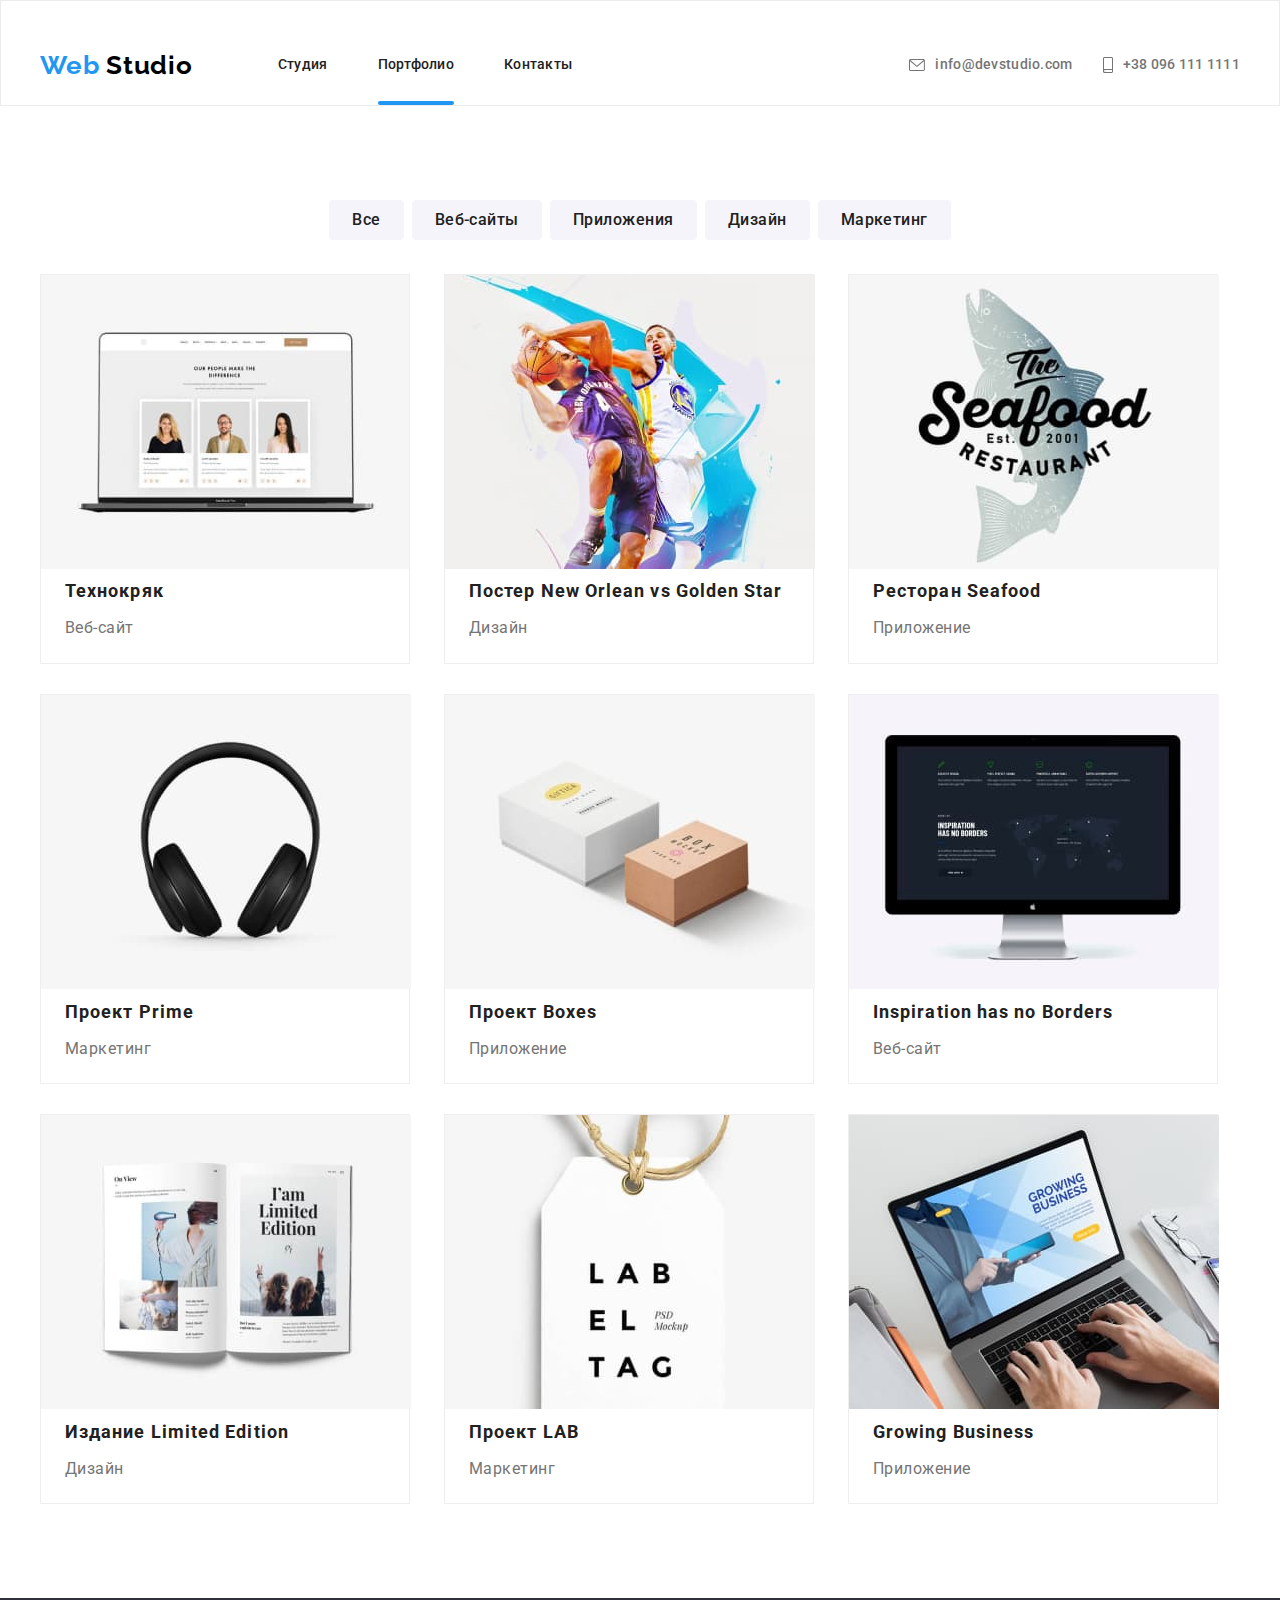
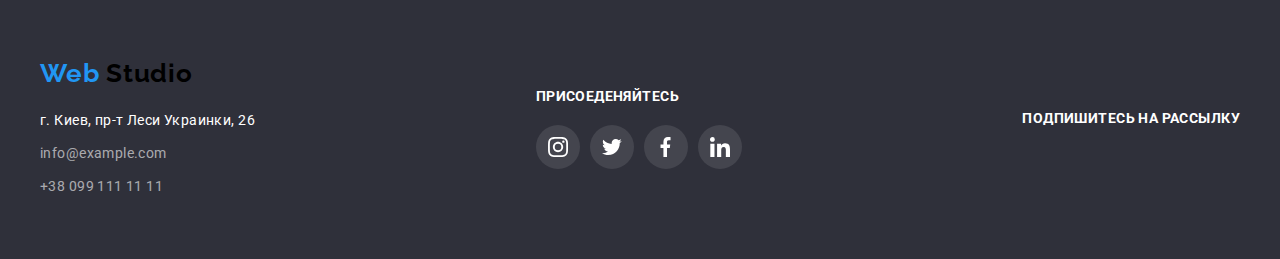
==== portfolio.html @ 848110f2 "commit2" ====
<!DOCTYPE html>
<html lang="ru">
	<head>
		<meta charset="UTF-8" />
		<meta name="viewport" content="Веб Студия" />
		<title>Web Studio</title>
		<link href="https://fonts.googleapis.com/css2?family=Roboto:wght@400;500;700;900&display=swap" rel="stylesheet" />
		<link
			href="https://fonts.googleapis.com/css2?family=Raleway:wght@700&family=Roboto:wght@400;500;700;900&display=swap"
			rel="stylesheet"
		/>
		<link
			rel="stylesheet"
			href="https://cdnjs.cloudflare.com/ajax/libs/modern-normalize/0.7.0/modern-normalize.min.css"
		/>
		<link rel="stylesheet" href="./css/style.css" />
	</head>
	<body>
		<!--Навигация-->

		<header class="page-header">
			<div class="container main-nav">
				<a href="index.html" class="logo">
					<span class="logo-web">Web</span>
					Studio
				</a>
				<nav>
					<ul class="site-nav">
						<li class="item"><a href="#" class="link">Студия</a></li>
						<li class="item">
							<div class="current-link">
								<a href="./portfolio.html" class="link">Портфолио</a>
							</div>
						</li>
						<li class="item"><a href="#" class="link">Контакты</a></li>
					</ul>
				</nav>
				<ul class="auth-nav">
					<li class="item">
						<svg class="contact-item" width="16" height="12">
							<use href="./images/sprite.svg#icon-mail"></use>
						</svg>
						<a href="mailto:info@devstudio.com" class="link">info@devstudio.com</a>
					</li>
					<li class="item">
						<svg class="contact-item" width="10" height="16">
							<use href="./images/sprite.svg#icon-phone"></use>
						</svg>
						<a href="Tel:+380961111111" class="link">+38 096 111 1111</a>
					</li>
				</ul>
			</div>
		</header>
		<main>
			<!--Наши работы-->
			<section class="section">
				<div class="container portfolio">
					<ul class="button">
						<li class="item"><button class="link" type="button">Все</button></li>
						<li class="item"><button class="link" type="button">Веб-сайты</button></li>
						<li class="item"><button class="link" type="button">Приложения</button></li>
						<li class="item"><button class="link" type="button">Дизайн</button></li>
						<li class="item"><button class="link" type="button">Маркетинг</button></li>
					</ul>
					<ul class="examples">
						<li class="example-item img1">

							<div class="portfolio-card">
								<img class="portfolio-img" src="./images/img1.jpg" alt="Пример Веб-сайта"/>

								<div class="portfolio-overlay">
									
									<p class="portfolio-text">Технокряк это современная площадка распространения коронавируса. 
									Компании используют эту платформу для цифрового шпионажа и атак на защищённые сервера конкурентов.</p>
								
							</div>
						</div>
							
								<h2 class="portfolio-title img1">Технокряк</h2>
								<p class="section-description">Веб-сайт</p>
						</li>
						<li class="example-item img2">
							<img class="portfolio-img" src="./images/img2.jpg" alt="Постер с баскетболистами"/>
							<h2 class="portfolio-title">Постер New Orlean vs Golden Star</h2>
							<p class="section-description">Дизайн</p>
						</li>
						<li class="example-item img3">
							<img class="portfolio-img" src="./images/img3.jpg" alt="Реклама ресторана"/>
							<h2 class="portfolio-title">Ресторан Seafood</h2>
							<p class="section-description">Приложение</p>
						</li>
						<li class="example-item img4">
							<img class="portfolio-img" src="./images/img4.jpg" alt="Фото наушников"/>
							<h2 class="portfolio-title">Проект Prime</h2>
							<p class="section-description">Маркетинг</p>
						</li>
						<li class="example-item img5">
							<img class="portfolio-img" src="./images/img5.jpg" alt="Коробки"/>
							<h2 class="portfolio-title">Проект Boxes</h2>
							<p class="section-description">Приложение</p>
						</li>
						<li class="example-item img6">
							<img class="portfolio-img" src="./images/img6.jpg" alt="Монитор"/>
							<h2 class="portfolio-title">Inspiration has no Borders</h2>
							<p class="section-description">Веб-сайт</p>
						</li>
						<li class="example-item img7">
							<img class="portfolio-img" src="./images/img7.jpg" alt="Журнал"/>
							<h2 class="portfolio-title">Издание Limited Edition</h2>
							<p class="section-description">Дизайн</p>
						</li>
						<li class="example-item img8">
							<img class="portfolio-img" src="./images/img8.jpg" alt="Лэйба"/>
							<h2 class="portfolio-title">Проект LAB</h2>
							<p class="section-description">Маркетинг</p>
						</li>
						<li class="example-item img9">
							<img class="portfolio-img" src="./images/img9.jpg" alt="Фото ноутбука"/>
							<h2 class="portfolio-title">Growing Business</h2>
							<p class="section-description">Приложение</p>
						</li>
					</ul>
				</div>
			</section>
		</main>
		<footer>
			<div class="container footer">
				<div>
					<div class="logo-footer">
						<a href="index.html" class="logo">
							<span class="logo-web">Web</span>
							Studio
						</a>
					</div>
					<address>
						<p class="address">г. Киев, пр-т Леси Украинки, 26</p>
						<div class="mail-link">
							<a href="mailto:info@example.com" class="link">info@example.com</a>
						</div>
						<a href="tel:+380991111111" class="link">+38 099 111 11 11</a>
					</address>
				</div>
				<div>
					<p class="text-footer">Присоеденяйтесь</p>
					<ul class="networks">
						<li class="network-item">
							<span class="visually-hidden">Инстаграмм</span>
							<a href="#" class="network-item-link">
								<svg class="network-icon" width="20px" height="20px">
									<use href="./images/sprite.svg#icon-instagram"></use>
								</svg>
							</a>
						</li>
						<li class="network-item">
							<span class="visually-hidden">Твиттер</span>
							<a href="#" class="network-item-link">
								<svg class="network-icon" width="20px" height="20px">
									<use href="./images/sprite.svg#icon-twitter"></use>
								</svg>
							</a>
						</li>
						<li class="network-item">
							<span class="visually-hidden">Фейсбук</span>
							<a href="#" class="network-item-link">
								<svg class="network-icon" width="20px" height="20px">
									<use href="./images/sprite.svg#icon-facebook"></use>
								</svg>
							</a>
						</li>
						<li class="network-item">
							<span class="visually-hidden">Линкидин</span>
							<a href="#" class="network-item-link">
								<svg class="network-icon" width="20px" height="20px">
									<use href="./images/sprite.svg#icon-linkedin"></use>
								</svg>
							</a>
						</li>
					</ul>
				</div>
				<div>
					<p class="text-footer">Подпишитесь на рассылку</p>
				</div>
			</div>
		</footer>
	</body>
</html>
---- css/style.css ----
:root {
	--accent-color: #2196f3;
	--primary-text-color: #757575;
	--title-text-color: #212121;
	--secondary-background-color: #f5f4fa;
	--footer-backgrounf-color: #2f303a;
	--border-color: #afb1b8;
	--black: #000000;
	--white: #ffffff;
	--white-1: rgba(255, 255, 255, 0.6);
	--timing-function: cubic-bezier(0.4, 0, 0.2, 1);
}

.visually-hidden {
	position: absolute;
	width: 1px;
	height: 1px;
	margin: -1px;
	border: 0;
	padding: 0;
	clip: rect(0 0 0 0);
	overflow: hidden;
}

.container {
	margin-left: auto;
	margin-right: auto;
	padding-left: 15px;
	padding-right: 15px;
	width: 1230px;
}

.container-main {
	max-width: 1600px;
	min-height: 600px;
	margin-left: auto;
	margin-right: auto;
	background-image: linear-gradient(rgba(47, 48, 58, 0.8), rgba(47, 48, 58, 0.8)), url(../images/Header.jpg);
	background-position: center;
	background-repeat: no-repeat;
	background-size: contain;
	background-color: grey;
}
body {
	font-family: Roboto, sans-serif;
	background-color: #ffffff;
}

ul {
	list-style: none;
	padding: 0;
	margin: 0;
}

.list {
	list-style: none;
}

.logo {
	font-family: Raleway, sans-serif;
	font-style: normal;
	font-weight: bold;
	font-size: 26px;
	line-height: 1.19;
	letter-spacing: 0.03em;
	text-decoration: none;
	color: #000000;
}

.logo-web {
	color: var(--accent-color);
}

.contact-item {
	margin-right: 10px;
	fill: #757575;
}
.page-header {
	border: 1px solid #ececec;
}
.main-nav {
	padding-top: 24px;
	display: flex;
	align-items: center;
}
.site-nav {
	display: flex;
	margin-left: 85px;
}

.current-link::after {
	content: "";
	display: block;
	width: 100%;
	height: 4px;
	border-radius: 2px;
	top: 0;
	bottom: -1px;
	opacity: 1;
	background-color: var(--accent-color);
}
.auth-nav {
	display: flex;
	margin-left: auto;
}

.site-nav .item:not(:last-child) {
	margin-right: 50px;
}

.auth-nav .item + .item {
	display: flex;
	margin-left: 30px;
}

.auth-nav .item {
	display: flex;
	justify-content: center;
	align-items: center;
}
.auth-nav .link {
	font-family: Roboto, sans-serif;
	font-weight: 500;
	font-size: 14px;
	line-height: 1.14;
	letter-spacing: 0.02em;
	text-decoration: none;
	color: var(--primary-text-color);
	transition-duration: 250ms;
	transition-timing-function: var(--timing-function);
}

.site-nav .link {
	display: block;
	padding-top: 32px;
	padding-bottom: 28px;
	font-family: Roboto, sans-serif;
	font-weight: 500;
	font-size: 14px;
	line-height: 1.14;
	letter-spacing: 0.02em;
	color: var(--title-text-color);
	text-decoration: none;
	transition-duration: 250ms;
	transition-timing-function: var(--timing-function);
}

.site-nav .link:hover,
.site-nav .link:focus {
	transition-duration: 250ms;
	transition-timing-function: var(--timing-function);
	color: var(--accent-color);
}
.auth-nav .link:hover,
.auth-nav .link:focus {
	transition-duration: 250ms;
	transition-timing-function: var(--timing-function);
	color: var(--accent-color);
}
.section-title {
	margin-top: 0;
	margin-bottom: 50px;
	font-family: Roboto, sans-serif;
	font-weight: 700;
	font-size: 36px;
	line-height: 1.16;
	text-align: center;
	letter-spacing: 0.03em;
	color: var (--title-text-color);
}
.page {
	text-align: center;
}

.page-title {
	padding-top: 200px;
	margin-top: 0px;
	margin-bottom: 30px;
	margin-left: auto;
	margin-right: auto;
	width: 696px;
	font-family: Roboto, sans-serif;
	font-weight: 900;
	font-size: 44px;
	line-height: 1.4;
	letter-spacing: 0.06em;
	text-transform: uppercase;
	color: #ffffff;
}

.section {
	padding-top: 94px;
	padding-bottom: 94px;
}
.advantages {
	padding-top: 94px;
	padding-bottom: 0;
}
.list-item {
	width: 270px;
}
.list-item::before {
	margin-bottom: 30px;
	display: block;
	content: "";
	height: 120px;
	background-size: contain;
	background-repeat: no-repeat;
	background-position: 100px 25px;
	border-radius: 4px;
	background-color: var(--secondary-background-color);
}

.antenna::before {
	background-image: url(../images/antenna.svg);
}

.clock::before {
	background-image: url(../images/clock.svg);
}

.diagram::before {
	background-image: url(../images/diagram.svg);
}

.astronaut::before {
	background-image: url(../images/astronaut.svg);
}

.advantages-list .list-item:not(:last-child) {
	margin-right: 30px;
}
.advantages-list {
	display: flex;
	flex-wrap: wrap;
}
.advantages-list p {
	margin-top: 0;
	margin-bottom: 0;
	font-family: Roboto, sans-serif;
	font-size: 14px;
	line-height: 1.71;
	letter-spacing: 0.03em;
	color: var(--primary-text-color);
}
.advantages .title {
	margin-top: 0;
	margin-bottom: 10px;
	font-family: Roboto, sans-serif;
	font-weight: 700;
	font-size: 14px;
	line-height: 1.14;
	letter-spacing: 0.03em;
	text-transform: uppercase;
	color: var(--title-text-color);
}
.features {
	display: flex;
	flex-wrap: wrap;
}

.feature-box {
	position: relative;
}

.features .feature-item:not(:last-child) {
	margin-right: 30px;
}

.feature-title {
	padding-top: 27px;
	bottom: 0;
	position: absolute;
	width: 370px;
	height: 70px;
	margin-top: 0;
	margin-bottom: 0;
	background: rgba(47, 48, 58, 0.8);
	font-family: Roboto, sans-serif;
	font-style: normal;
	font-weight: 700;
	font-size: 14px;
	line-height: 1.14;
	text-align: center;
	letter-spacing: 0.03em;
	text-transform: uppercase;
	color: #ffffff;
}
.team-section-title {
	margin-top: 0;
	margin-bottom: 50px;
	font-family: Roboto, sans-serif;
	font-weight: 700;
	font-size: 36px;
	line-height: 1.16;
	text-align: center;
	letter-spacing: 0.03em;
	color: var(--title-text-color);
}
.section-description {
	margin-top: 0;
	margin-bottom: 20px;
	margin-left: 24px;
	margin-right: 24px;
	font-size: 16px;
	line-height: 1.86;
	letter-spacing: 0.03em;
	color: var(--primary-text-color);
}
.section.team {
	background-color: var(--secondary-background-color);
}

.team-item {
	width: 270px;
}
.team-item::before {
	margin-bottom: 30px;
	content: "";
	display: block;
	height: 260px;
	background-size: contain;
	background-repeat: no-repeat;
	background-position: center;
}

.network-list {
	display: flex;
	justify-content: center;
	align-items: center;
}

.designer::before {
	background-image: url(../images/product-designer.jpg);
}

.developer::before {
	background-image: url(../images/frontend-developer.jpg);
}

.marketing::before {
	background-image: url(../images/marketing.jpg);
}

.uidesigner::before {
	background-image: url(../images/ui-designer.jpg);
}

.network-icon-member {
	fill: #afb1b8;
}
.team-member {
	margin-top: 0;
	margin-bottom: 10px;
	font-family: Roboto, sans-serif;
	font-weight: 500;
	font-size: 16px;
	line-height: 1.19;
	text-align: center;
	letter-spacing: 0.03em;
	color: var(--title-text-color);
}

.member .team-item {
	padding-bottom: 30px;
	background-color: #ffffff;
	border-radius: 0px 0px 4px 4px;
	box-shadow: 0px 1px 3px rgba(0, 0, 0, 0.12), 0px 1px 1px rgba(0, 0, 0, 0.14), 0px 2px 1px rgba(0, 0, 0, 0.2);
}

.member {
	display: flex;
	justify-content: space-between;
}
.member-description {
	margin-top: 0;
	margin-bottom: 16px;
	font-size: 16px;
	line-height: 1.19;
	text-align: center;
	letter-spacing: 0.03em;
	color: var(--primary-text-color);
}
.network-item-link:hover .network-icon-member {
	transition-duration: 250ms;
	transition-timing-function: var(--timing-function);
	color: var(--accent-color);
	fill: #ffffff;
}

.network-item-link:focus .network-icon-member {
	transition-duration: 250ms;
	transition-timing-function: var(--timing-function);
	color: var(--accent-color);
	fill: #ffffff;
}

.clients-list {
	display: flex;
	flex-wrap: wrap;
	justify-content: space-between;
}
.client-link {
	display: flex;
	flex-wrap: wrap;
	align-items: center;
	justify-content: center;
	border: 1px solid var(--border-color);
	border-radius: 4px;
	width: 170px;
	height: 90px;
	background-color: #ffffff;
	transition-duration: 250ms;
	transition-timing-function: var(--timing-function);
}

.img-clients-icon {
	fill: #afb1b8;
	transition-duration: 250ms;
	transition-timing-function: var(--timing-function);
}

.client-link:hover .img-clients-icon,
.client-link:focus .img-clients-icon {
	transition-duration: 250ms;
	transition-timing-function: var(--timing-function);
	fill: var(--accent-color);
}

.client-link:hover,
.client-link:focus {
	transition-duration: 250ms;
	transition-timing-function: var(--timing-function);
	border-color: var(--accent-color);
}

.order-link {
	padding: 10px 32px;
	border-radius: 4px;
	font-family: Roboto, sans-serif;
	font-weight: 700;
	font-size: 16px;
	line-height: 1.88;
	text-align: center;
	text-transform: capitalize;
	letter-spacing: 0.06em;
	text-decoration: none;
	background-color: var(--accent-color);
	color: #ffffff;
}
.address {
	margin-top: 0;
	margin-bottom: 9px;
	font-family: Roboto, sans-serif;
	font-style: normal;
	font-weight: 400;
	font-size: 14px;
	line-height: 1.71;
	letter-spacing: 0.03em;
	color: #ffffff;
}
address .link {
	margin-bottom: 9px;
	font-family: Roboto, sans-serif;
	font-style: normal;
	font-weight: 400;
	font-size: 14px;
	line-height: 1.71;
	letter-spacing: 0.03em;
	text-decoration: none;
	color: var(--white-1);
}
.mail-link {
	margin-bottom: 9px;
}
.text-footer {
	margin-top: 0;
	margin-bottom: 20px;
	font-family: Roboto, sans-serif;
	font-style: normal;
	font-weight: 700;
	font-size: 14px;
	line-height: 1.14;
	letter-spacing: 0.03em;
	text-transform: uppercase;
	color: #ffffff;
}
.button {
	display: flex;
	justify-content: center;
	margin-bottom: 34px;
}
.button .item:not(:last-child) {
	margin-right: 8px;
}
.button .link {
	display: inline-block;
	border-radius: 4px;
	padding: 6px 22px;
	min-width: 73px;
	border: 1px solid transparent;
	font-family: Roboto, sans-serif;
	font-style: normal;
	font-weight: 500;
	font-size: 16px;
	line-height: 1.63;
	letter-spacing: 0.03em;
	text-align: center;
	background-color: var(--secondary-background-color);
	color: var(--title-text-color);
	transition-duration: 250ms;
	transition-timing-function: var(--timing-function);
}
.button .link:hover,
.button .link:focus {
	background-color: var(--accent-color);
	color: #ffffff;
	transition-duration: 250ms;
	transition-timing-function: var(--timing-function);
}
.portfolio-title {
	margin-top: 0;
	margin-bottom: 4px;
	margin-left: 24px;
	margin-right: 24px;
	font-family: Roboto, sans-serif;
	font-weight: 700;
	font-size: 18px;
	line-height: 2;
	letter-spacing: 0.06em;
	color: var(--title-text-color);
}

.portfolio {
	flex-wrap: wrap;
}

.examples .example-item {
	box-sizing: border-box;
	display: inline-block;
	margin-right: 30px;
	margin-bottom: 30px;
	width: 370px;
	border: 1px solid #eeeeee;
}

.portfolio-overlay {
	top: 0;
	left: 0;
	width: 100%;
	height: 100%;
	position: absolute;
	display: inline-block;
	background: rgba(33, 150, 243, 0.9);

	transform: translateY(100%);
	transition: transform 250ms cubic-bezier(0.4, 0, 0.2, 1);
}

.example-item:hover .portfolio-overlay {
	transform: translateY(0);
	opacity: 1;
}

.portfolio-card {
	position: relative;
	overflow: hidden;
}

.portfolio-text {
	position: absolute;
	margin-top: 0;
	margin-bottom: 0;
	width: 322px;
	height: 168px;
	top: 63px;
	right: 24px;
	font-family: Roboto, sans-serif;
	font-weight: 400;
	font-style: normal;
	font-size: 18px;
	line-height: 1.55;
	letter-spacing: 0.03em;
	color: var(--white);
}

.examples .example-item:nth-child(3n) {
	margin-right: 0;
}
.examples .example-item:nth-last-child(-n + 3) {
	margin-bottom: 0;
}
footer {
	background-color: var(--footer-backgrounf-color);
}
.container.footer {
	padding-top: 60px;
	padding-bottom: 60px;
	display: flex;
	justify-content: space-between;
	align-items: center;
}
.logo-footer {
	margin-bottom: 20px;
}
.footer .networks {
	display: flex;
}

.network-icon {
	fill: #ffffff;
}

.network-item-link {
	display: inline-flex;
	justify-content: center;
	align-items: center;
	width: 44px;
	height: 44px;
	background: rgba(255, 255, 255, 0.1);
	border-radius: 50%;
	background-size: content;
	transition-duration: 250ms;
	transition-timing-function: var(--timing-function);
}

.network-item-link:hover,
.network-item-link:focus {
	background-color: var(--accent-color);
	transition-duration: 250ms;
	transition-timing-function: var(--timing-function);
}

.network-item:not(:last-child) {
	margin-right: 10px;
}

.backdrop {
	position: fixed;
	width: 1600px;
	height: 1024px;
	top: 0;
	background: rgba(0, 0, 0, 0.2);
	transition-duration: 250ms;
	transition-timing-function: var(--timing-function);
	z-index: 999;
}

.modal {
	position: absolute;
	top: 50%;
	left: 50%;
	transform: translate(-50%, -50%);
	width: 528px;
	height: 581px;
	background-color: var(--white);
	box-shadow: 0px 1px 3px rgba(0, 0, 0, 0.12), 0px 1px 1px rgba(0, 0, 0, 0.14), 0px 2px 1px rgba(0, 0, 0, 0.2);
	border-radius: 4px;
}

.backdrop.is-hidden {
	opacity: 0;
	pointer-events: none;
}

.button-close {
	position: absolute;
	top: 8px;
	right: 8px;
	display: inline-flex;
	justify-content: center;
	align-items: center;
	background-size: content;
	width: 32px;
	height: 32px;
	border-radius: 50%;
	border: 1px solid rgba(0, 0, 0, 0.1);
	fill: #000000;
}

.form-field-footer input {
	width: 358px;
	height: 50px;
	margin-right: 12px;
	border: 1px solid rgba(255, 255, 255, 0.3);
	border-radius: 4px;
}

.icon-send {
	position: absolute;
	top: 25%;
	left: 148px;
	display: block;
	width: 24px;
	height: 24px;
	margin-left: 10px;
	fill: #ffffff;
}

.form-field {
	margin-bottom: 10px;
	border: 1px solid rgba(33, 33, 33, 0.2);
	border-radius: 4px;
}

.footer .order-link {
	position: relative;
	min-width: 200px;
}

.form-title {
	padding-top: 40px;
	margin-top: 0;
	margin-bottom: 12px;
	font-family: Roboto, sans-serif;
	font-style: normal;
	font-weight: 700;
	font-size: 20px;
	line-height: 1.15;
	text-align: center;
	letter-spacing: 0.03em;
	color: var(--title-text-color);
}

.form-list {
	width: 100%;
}
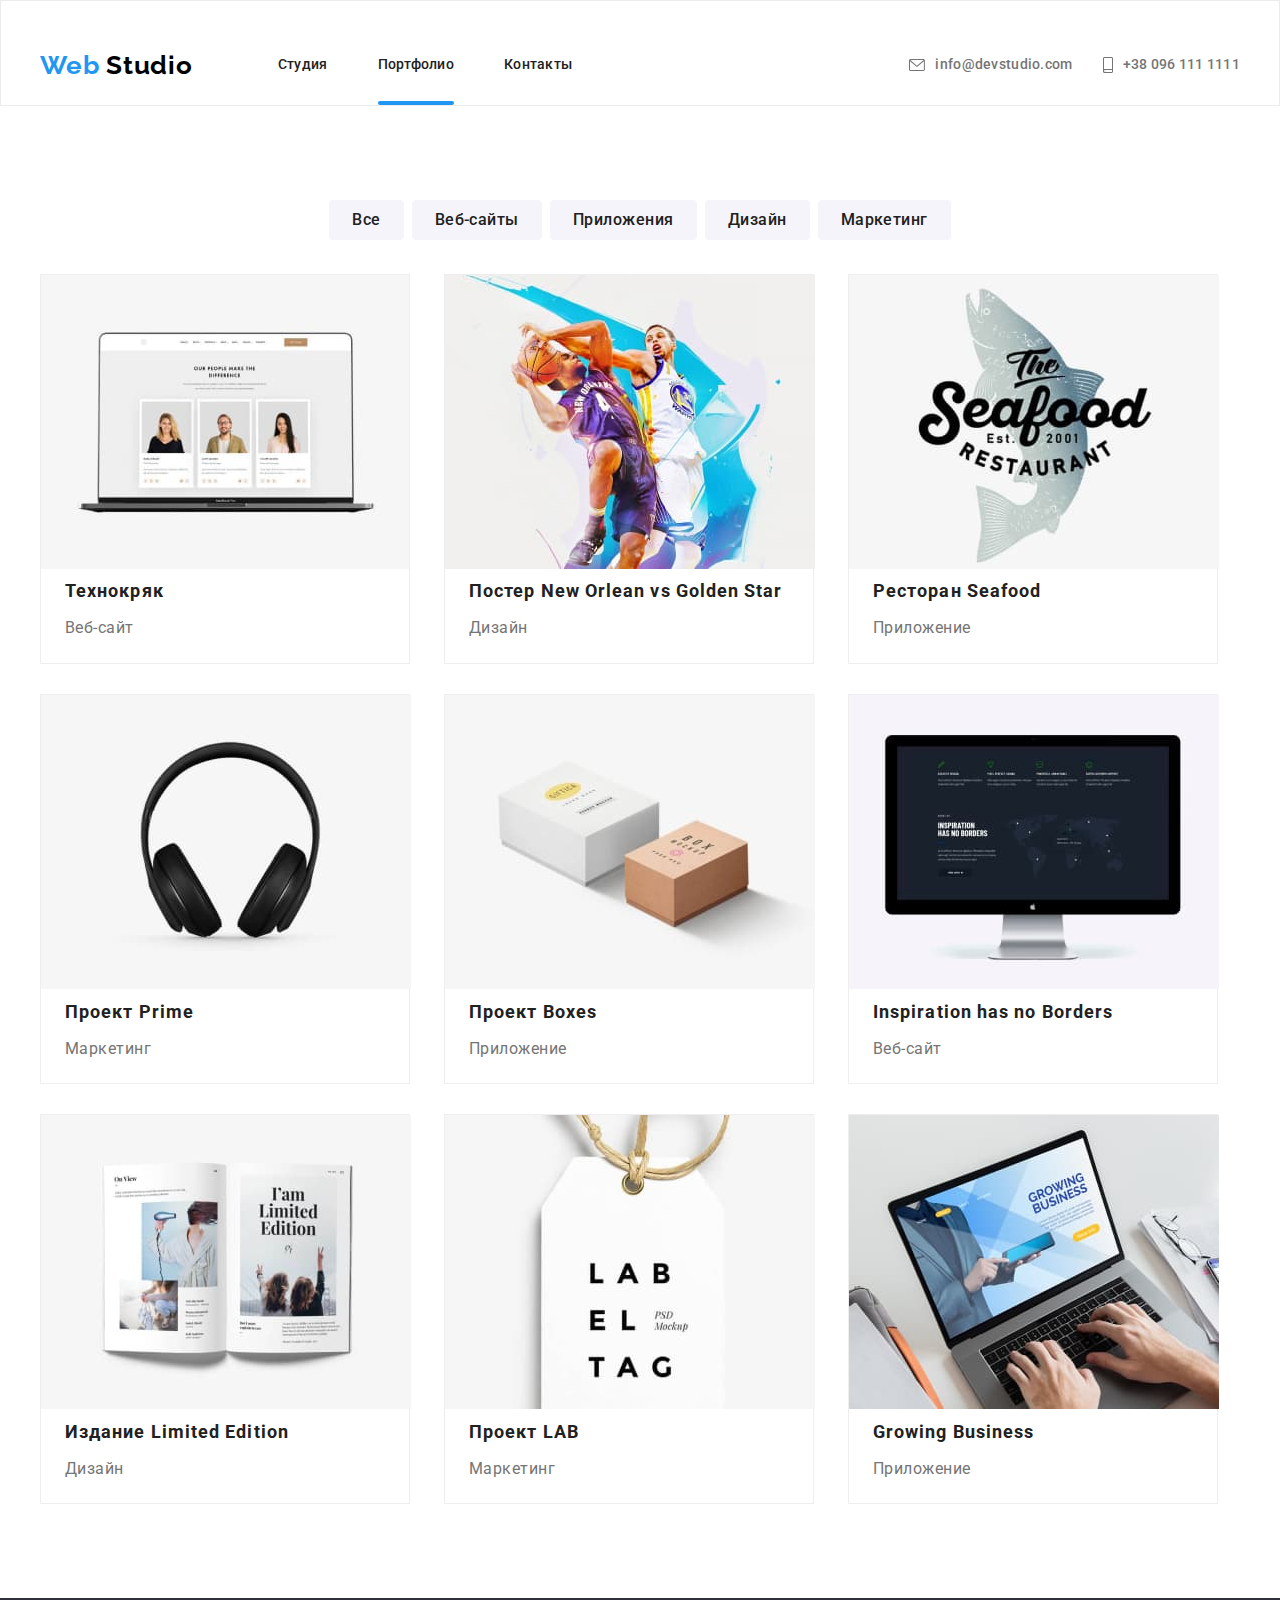
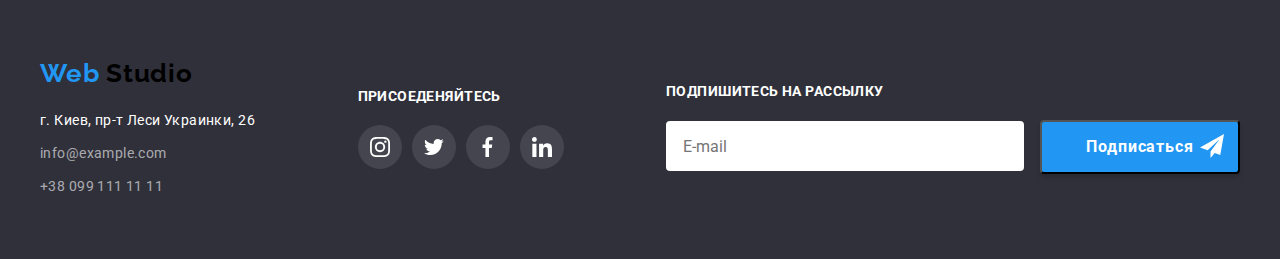
==== commit d3101c6b: "commit6" ====
--- a/portfolio.html
+++ b/portfolio.html
@@ -179,8 +179,21 @@
 				</div>
 				<div>
 					<p class="text-footer">Подпишитесь на рассылку</p>
-				</div>
+					<div class="form-field-footer">
+						<label>
+						<input type="email" name="mail" placeholder="E-mail" />
+					</label>
+					
+						<button class="order-link">
+							Подписаться
+							<svg class="icon-send">
+								<use href="./images/sprite.svg#icon-send"></use>
+							</svg>
+						</button>
+					</div>
+					</div>
 			</div>
 		</footer>
+		<script src="./js/modal.js"></script>
 	</body>
-</html>
+</html>--- a/css/style.css
+++ b/css/style.css
@@ -447,6 +447,14 @@
 	text-decoration: none;
 	background-color: var(--accent-color);
 	color: #ffffff;
+	box-shadow: 0px 4px 4px rgba(0, 0, 0, 0.15);
+	overlay: non;
+}
+
+.order-link:hover {
+	transition-duration: 250ms;
+	transition-timing-function: var(--timing-function);
+	
 }
 .address {
 	margin-top: 0;
@@ -679,6 +687,7 @@
 }
 
 .form-field-footer input {
+	padding-left: 16px;
 	width: 358px;
 	height: 50px;
 	margin-right: 12px;
@@ -697,11 +706,6 @@
 	fill: #ffffff;
 }
 
-.form-field {
-	margin-bottom: 10px;
-	border: 1px solid rgba(33, 33, 33, 0.2);
-	border-radius: 4px;
-}
 
 .footer .order-link {
 	position: relative;
@@ -722,6 +726,115 @@
 	color: var(--title-text-color);
 }
 
-.form-list {
+.form-field input {
+	display: block;
+	margin-top: 4px;
+	display: flex;
+	flex-direction: column;
+	padding-left: 42px;
+	padding-top: 14px;
+	padding-bottom: 14px; 
 	width: 100%;
-}
+	height: 40px;
+	margin-bottom: 10px;
+	border: 1px solid rgba(33, 33, 33, 0.2);
+border-radius: 4px;
+outline: 0;
+}
+
+.form-field:focus-within > .form-icon {
+	fill: var(--accent-color);
+} 
+
+.form-field:focus-within input {
+	border-color: var(--accent-color);
+} 
+
+.form-field:focus-within textarea {
+	border-color: var(--accent-color);
+} 
+.form {
+	margin-left: 40px;
+	margin-right: 40px;
+
+}
+
+.form-field textarea {
+	height: 120px;
+	padding: 12px 16px;
+	margin-bottom: 20px;
+	border: 1px solid rgba(33, 33, 33, 0.2);
+	border-radius: 4px;
+	resize:none;
+	outline: 0;		
+}
+.form-field label {
+	
+	display: flex;
+	flex-direction: column;
+	text-align: left;
+	font-family: Roboto, sans-serif;
+	font-style: normal;
+	font-weight: 400;
+	font-size: 12px;
+	line-height: 1.16;
+	letter-spacing: 0.01em;
+	color: var(--primary-text-color);
+	}
+
+.form-field textarea::placeholder {
+	
+	font-family: Roboto, sans-serif;
+	font-style: normal;
+	font-weight: 400;
+	font-size: 12px;
+	line-height: 1.16;
+	letter-spacing: 0.01em;
+	color: rgba(117, 117, 117, 0.5);
+}
+
+.checkbox-label {
+margin-bottom: 30px;
+font-family: Roboto, sans-serif;
+font-style: normal;
+font-weight: 400;
+font-size: 14px;
+line-height: 1.71;
+letter-spacing: 0.03em;
+color: var(--primary-text-color);
+}
+
+.checkbox {
+-webkit-appearance:none;
+-moz-appearance:none;
+appearance:none;
+position: absolute;
+}
+
+.checkbox-label::before {
+	content: '';
+	display: inline-block;
+	width: 16px;
+	height: 15px;
+	background: #212121;
+
+}
+
+.policy {
+color: var(--accent-color)
+}
+
+.form-icon {
+	
+	bottom: 21px;
+	position: absolute;
+	width: 18px;
+	height: 18px;
+	left: 14px;
+	display: inline-block;	
+}
+
+.form-field {
+	position: relative;
+}
+
